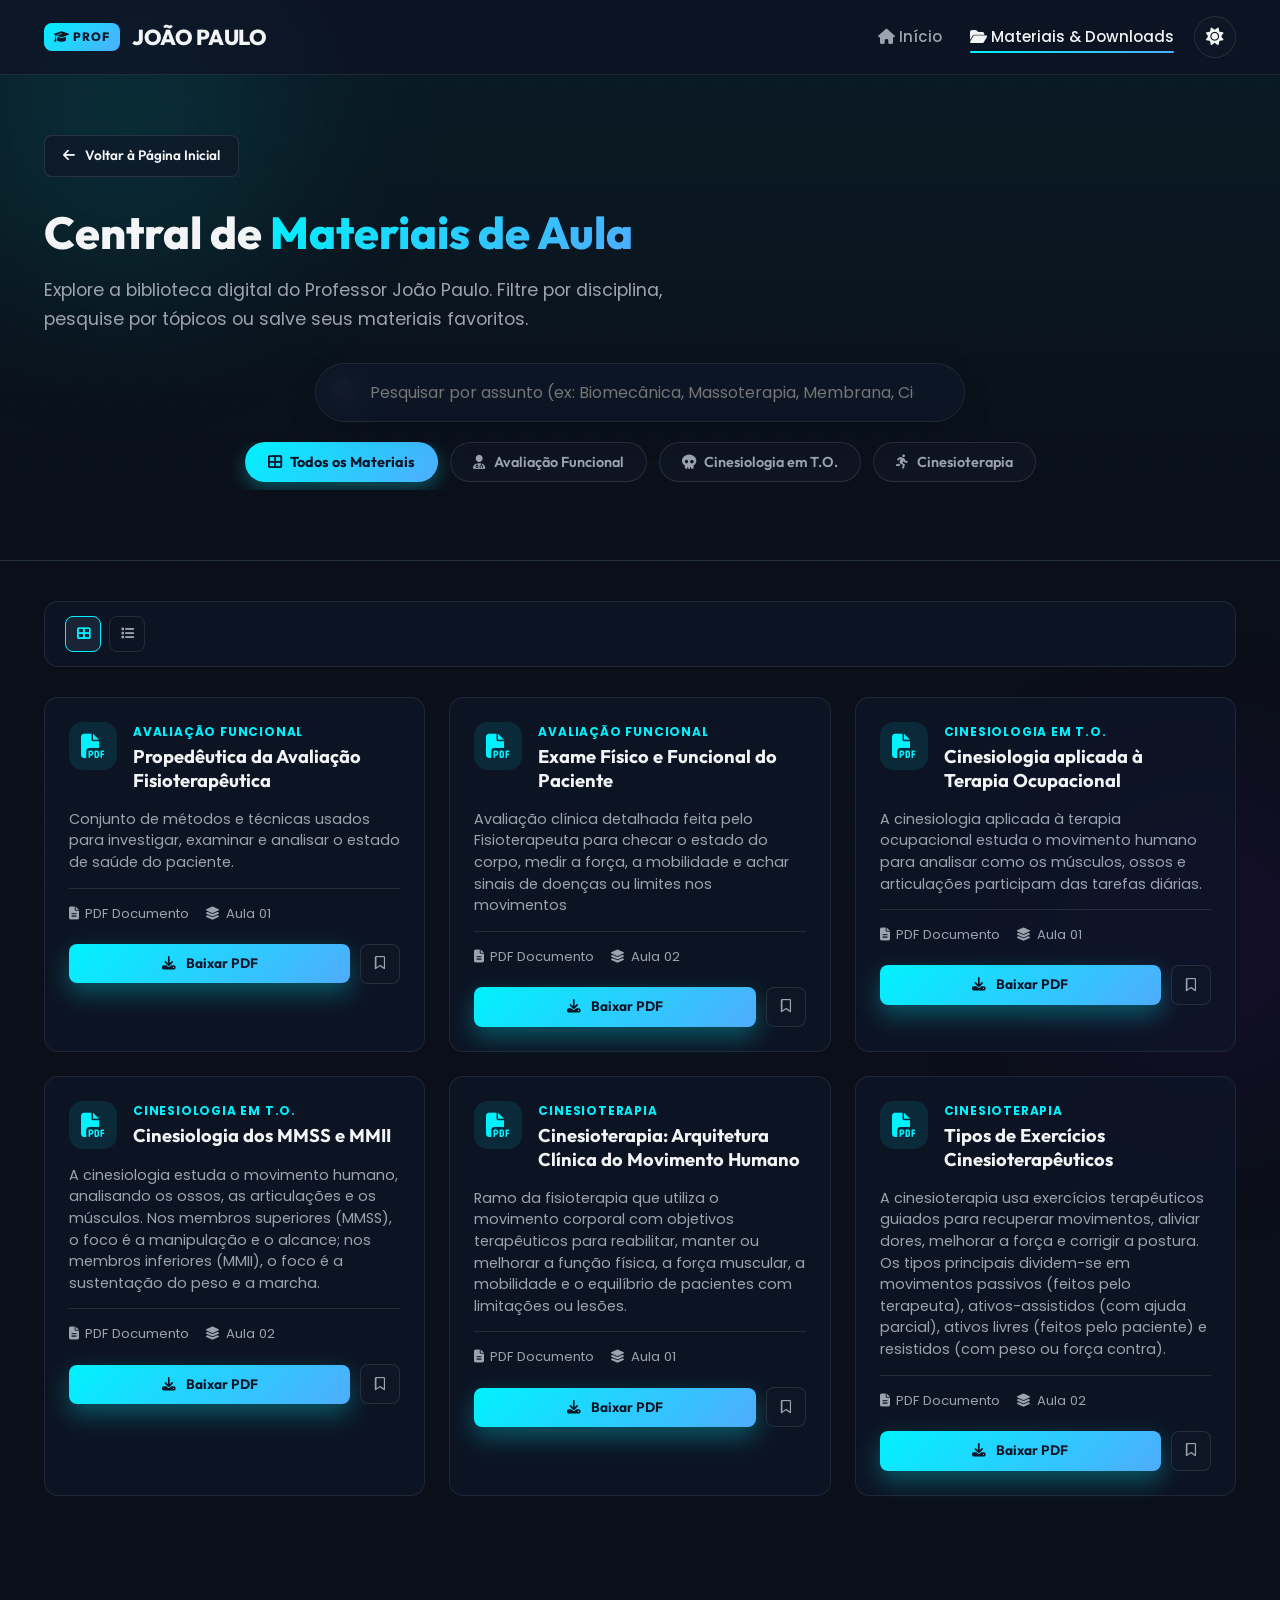
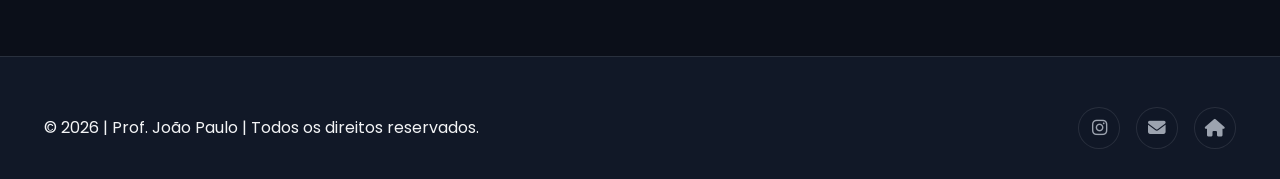
==== materiais.html @ 7d45e6c7 "commit-01" ====
<!DOCTYPE html>
<html lang="pt-BR" data-theme="dark">

<head>
  <meta charset="UTF-8" />
  <meta name="viewport" content="width=device-width, initial-scale=1.0" />
  <title>Materiais de Aula & Downloads | Prof. João Paulo</title>
  <meta name="description"
    content="Central interativa de downloads do Prof. João Paulo. Baixe PDFs, resumos e slides de Biomecânica, RTM e Citologia." />

  <!-- Google Fonts & Font Awesome Icons -->
  <link rel="preconnect" href="https://fonts.googleapis.com" />
  <link rel="preconnect" href="https://fonts.gstatic.com" crossorigin />
  <link
    href="https://fonts.googleapis.com/css2?family=Outfit:wght@300;400;500;600;700;800&family=Poppins:wght@300;400;500;600;700&display=swap"
    rel="stylesheet" />
  <link rel="stylesheet" href="https://cdnjs.cloudflare.com/ajax/libs/font-awesome/6.5.2/css/all.min.css" />

  <!-- CSS Stylesheet -->
  <link rel="stylesheet" href="style.css" />
</head>

<body>
  <!-- Dynamic Ambient Glow Background Orbs -->
  <div class="glow-orb glow-orb-1"></div>
  <div class="glow-orb glow-orb-2"></div>

  <!-- NAVIGATION BAR -->
  <header class="navbar">
    <div class="container">
      <a href="index.html" class="logo">
        <span class="logo-badge"><i class="fas fa-graduation-cap"></i> PROF</span>
        <span>JOÃO PAULO</span>
      </a>

      <div class="nav-right">
        <ul id="navLinks" class="nav-links">
          <li><a href="index.html"><i class="fas fa-home"></i> Início</a></li>
          <li><a href="materiais.html" class="active"><i class="fas fa-folder-open"></i> Materiais & Downloads</a></li>
        </ul>

        <!-- Theme Switcher Button -->
        <button id="themeToggleBtn" class="theme-toggle" title="Alternar Modo Escuro/Claro">
          <i id="themeIcon" class="fas fa-sun"></i>
        </button>

        <!-- Mobile Hamburger Toggle -->
        <button id="mobileToggleBtn" class="mobile-toggle" aria-label="Abrir Menu">
          <i class="fas fa-bars"></i>
        </button>
      </div>
    </div>
  </header>

  <main>
    <!-- PAGE HEADER -->
    <section class="hub-header">
      <div class="container">
        <a href="index.html" class="btn btn-secondary btn-sm" style="margin-bottom: 20px;">
          <i class="fas fa-arrow-left"></i> Voltar à Página Inicial
        </a>
        <h1 style="font-family: var(--font-display); font-size: 2.8rem; font-weight: 800;">
          Central de <span class="gradient-text">Materiais de Aula</span>
        </h1>
        <p style="color: var(--text-muted); font-size: 1.1rem; max-width: 650px; margin-top: 8px;">
          Explore a biblioteca digital do Professor João Paulo. Filtre por disciplina, pesquise por tópicos ou salve
          seus materiais favoritos.
        </p>

        <!-- FILTER TOOLBAR & SEARCH -->
        <div class="filter-toolbar">
          <div class="search-box-wrapper">
            <i class="fas fa-search search-icon"></i>
            <input type="text" id="searchInput" class="search-input"
              placeholder="Pesquisar por assunto (ex: Biomecânica, Massoterapia, Membrana, Ciclo)..." />
            <button id="clearSearchBtn" class="clear-search" title="Limpar pesquisa">
              <i class="fas fa-times"></i>
            </button>
          </div>

          <!-- Subject Tabs Filter -->
          <div class="tabs-scroll-wrapper">
            <div class="tabs-container">
              <button class="tab-btn active" data-category="all">
                <i class="fas fa-th-large"></i> Todos os Materiais
              </button>
              <button class="tab-btn" data-category="avaliacao-funcional">
                <i class="fa-solid fa-user-doctor"></i> Avaliação Funcional
              </button>
              <button class="tab-btn" data-category="cinesio-to">
                <i class="fa-solid fa-skull"></i> Cinesiologia em T.O.
              </button>
              <button class="tab-btn" data-category="cinesioterapia">
                <i class="fa-solid fa-person-running"></i> Cinesioterapia
            </div>
          </div>
        </div>
      </div>
    </section>

    <!-- MAIN MATERIALS LIST SECTION -->
    <section class="section" style="padding-top: 40px;">
      <div class="container">
        <!-- Controls Bar (Results Count & Grid/List View Toggle) -->
        <div class="controls-bar">


          <div class="view-toggle-btns">
            <button id="viewGridBtn" class="view-btn active" title="Visualização em Grade">
              <i class="fas fa-th-large"></i>
            </button>
            <button id="viewListBtn" class="view-btn" title="Visualização em Lista">
              <i class="fas fa-list"></i>
            </button>
          </div>
        </div>

        <!-- Materials Grid Container -->
        <div id="materialsGrid" class="materials-grid">

          <!-- === AVALIAÇÃO FUNCIONAL === -->
          <div class="material-card" data-category="avaliacao-funcional">
            <div class="material-header">
              <div class="file-icon-badge">
                <i class="fas fa-file-pdf"></i>
              </div>
              <div>
                <div class="material-category"><i></i> Avaliação Funcional</div>
                <h3 class="material-title">Propedêutica da Avaliação Fisioterapêutica</h3>
              </div>
            </div>
            <p style="font-size: 0.9rem; color: var(--text-muted); line-height: 1.5;">
              Conjunto de métodos e técnicas usados para investigar, examinar e analisar o estado de saúde do paciente.
            </p>
            <div class="material-meta">
              <div class="meta-item"><i class="fas fa-file-alt"></i> PDF Documento</div>
              <div class="meta-item"><i class="fas fa-layer-group"></i> Aula 01</div>
            </div>
            <div class="material-actions">
              <a href="./assets/avaliacao-funcional/01 - Propedeutica da avaliação fisioterapeutica e anamnese.pdf"
                download class="btn btn-primary btn-sm btn-download-action"
                data-filename="Propedêutica da Avaliação Fisioterapêutica" style="flex-grow: 1;">
                <i class="fas fa-download"></i> Baixar PDF
              </a>
              <button class="btn-bookmark" data-id="bio-1" title="Salvar nos Favoritos">
                <i class="far fa-bookmark"></i>
              </button>
            </div>
          </div>

          <div class="material-card" data-category="avaliacao-funcional">
            <div class="material-header">
              <div class="file-icon-badge">
                <i class="fas fa-file-pdf"></i>
              </div>
              <div>
                <div class="material-category"><i></i> Avaliação Funcional</div>
                <h3 class="material-title">Exame Físico e Funcional do Paciente</h3>
              </div>
            </div>
            <p style="font-size: 0.9rem; color: var(--text-muted); line-height: 1.5;">
              Avaliação clínica detalhada feita pelo Fisioterapeuta para checar o estado do corpo, medir a força, a
              mobilidade e achar sinais de doenças ou limites nos movimentos
            </p>
            <div class="material-meta">
              <div class="meta-item"><i class="fas fa-file-alt"></i> PDF Documento</div>
              <div class="meta-item"><i class="fas fa-layer-group"></i> Aula 02</div>
            </div>
            <div class="material-actions">
              <a href="./assets/avaliacao-funcional/02 - Exame físico e funcional do paciente.pdf" download
                class="btn btn-primary btn-sm btn-download-action" data-filename="Exame Físico e Funcional do Paciente"
                style="flex-grow: 1;">
                <i class="fas fa-download"></i> Baixar PDF
              </a>
              <button class="btn-bookmark" data-id="bio-1" title="Salvar nos Favoritos">
                <i class="far fa-bookmark"></i>
              </button>
            </div>
          </div>

          <!-- ===  CINESIOLOGIA EM TO === -->
          <div class="material-card" data-category="cinesio-to">
            <div class="material-header">
              <div class="file-icon-badge">
                <i class="fas fa-file-pdf"></i>
              </div>
              <div>
                <div class="material-category"><i></i>Cinesiologia em T.O.</div>
                <h3 class="material-title">Cinesiologia aplicada à Terapia Ocupacional</h3>
              </div>
            </div>
            <p style="font-size: 0.9rem; color: var(--text-muted); line-height: 1.5;">
              A cinesiologia aplicada à terapia ocupacional estuda o movimento humano para analisar como os músculos,
              ossos e articulações participam das tarefas diárias.
            </p>
            <div class="material-meta">
              <div class="meta-item"><i class="fas fa-file-alt"></i> PDF Documento</div>
              <div class="meta-item"><i class="fas fa-layer-group"></i> Aula 01</div>
            </div>
            <div class="material-actions">
              <a href="./assets/cinesiologia-to/01 - Cinesiologia aplicada à TO.pdf" download
                class="btn btn-primary btn-sm btn-download-action"
                data-filename="Cinesiologia aplicada à Terapia Ocupacional" style="flex-grow: 1;">
                <i class="fas fa-download"></i> Baixar PDF
              </a>
              <button class="btn-bookmark" data-id="rtm-1" title="Salvar nos Favoritos">
                <i class="far fa-bookmark"></i>
              </button>
            </div>
          </div>

          <div class="material-card" data-category="cinesio-to">
            <div class="material-header">
              <div class="file-icon-badge">
                <i class="fas fa-file-pdf"></i>
              </div>
              <div>
                <div class="material-category"><i></i>Cinesiologia em T.O.</div>
                <h3 class="material-title">Cinesiologia dos MMSS e MMII</h3>
              </div>
            </div>
            <p style="font-size: 0.9rem; color: var(--text-muted); line-height: 1.5;">
              A cinesiologia estuda o movimento humano, analisando os ossos, as articulações e os músculos. Nos membros
              superiores (MMSS), o foco é a manipulação e o alcance; nos membros inferiores (MMII), o foco é a
              sustentação do peso e a marcha.
            </p>
            <div class="material-meta">
              <div class="meta-item"><i class="fas fa-file-alt"></i> PDF Documento</div>
              <div class="meta-item"><i class="fas fa-layer-group"></i> Aula 02</div>
            </div>
            <div class="material-actions">
              <a href="./assets/cinesiologia-to/02 - Cinesiologia MMSS-MMII.pdf" download
                class="btn btn-primary btn-sm btn-download-action" data-filename="Cinesiologia dos MMSS e MMII"
                style="flex-grow: 1;">
                <i class="fas fa-download"></i> Baixar PDF
              </a>
              <button class="btn-bookmark" data-id="rtm-1" title="Salvar nos Favoritos">
                <i class="far fa-bookmark"></i>
              </button>
            </div>
          </div>


          <!-- === CINESIOTERAPIA === -->
          <div class="material-card" data-category="cinesioterapia">
            <div class="material-header">
              <div class="file-icon-badge">
                <i class="fas fa-file-pdf"></i>
              </div>
              <div>
                <div class="material-category"><i></i> Cinesioterapia</div>
                <h3 class="material-title">Cinesioterapia: Arquitetura Clínica do Movimento Humano</h3>
              </div>
            </div>
            <p style="font-size: 0.9rem; color: var(--text-muted); line-height: 1.5;">
              Ramo da fisioterapia que utiliza o movimento corporal com objetivos terapêuticos para reabilitar,
              manter ou melhorar a função física, a força muscular, a mobilidade e o equilíbrio de pacientes com
              limitações ou lesões.
            </p>
            <div class="material-meta">
              <div class="meta-item"><i class="fas fa-file-alt"></i> PDF Documento</div>
              <div class="meta-item"><i class="fas fa-layer-group"></i> Aula 01</div>
            </div>
            <div class="material-actions">
              <a href="./assets/cinesioterapia/01 - Cinesioterapia - arquitetura.pdf" download
                class="btn btn-primary btn-sm btn-download-action"
                data-filename="Cinesioterapia: Arquitetura Clínica do Movimento Humano" style="flex-grow: 1;">
                <i class="fas fa-download"></i> Baixar PDF
              </a>
              <button class="btn-bookmark" data-id="cito-1" title="Salvar nos Favoritos">
                <i class="far fa-bookmark"></i>
              </button>
            </div>
          </div>

          <div class="material-card" data-category="cinesioterapia">
            <div class="material-header">
              <div class="file-icon-badge">
                <i class="fas fa-file-pdf"></i>
              </div>
              <div>
                <div class="material-category"><i></i> Cinesioterapia</div>
                <h3 class="material-title">Tipos de Exercícios Cinesioterapêuticos</h3>
              </div>
            </div>
            <p style="font-size: 0.9rem; color: var(--text-muted); line-height: 1.5;">
              A cinesioterapia usa exercícios terapêuticos guiados para recuperar movimentos, aliviar dores, melhorar a
              força e corrigir a postura. Os tipos principais dividem-se em movimentos passivos (feitos pelo terapeuta),
              ativos-assistidos (com ajuda parcial), ativos livres (feitos pelo paciente) e resistidos (com peso ou
              força contra).
            </p>
            <div class="material-meta">
              <div class="meta-item"><i class="fas fa-file-alt"></i> PDF Documento</div>
              <div class="meta-item"><i class="fas fa-layer-group"></i> Aula 02</div>
            </div>
            <div class="material-actions">
              <a href="./assets/cinesioterapia/02 - Tipos de Exercícios Cinesioterapêuticos.pdf" download
                class="btn btn-primary btn-sm btn-download-action"
                data-filename="Cinesioterapia: Tipos de Exercícios Cinesioterapêuticos" style="flex-grow: 1;">
                <i class="fas fa-download"></i> Baixar PDF
              </a>
              <button class="btn-bookmark" data-id="cito-1" title="Salvar nos Favoritos">
                <i class="far fa-bookmark"></i>
              </button>
            </div>
          </div>

          <!-- Empty State (Hidden by default) -->
          <div id="noResults" class="no-results">
            <i class="fas fa-search-minus"></i>
            <h3>Nenhum material encontrado</h3>
            <p>Tente buscar por outro termo ou selecione uma categoria diferente.</p>
          </div>

        </div>
      </div>
    </section>
  </main>

  <!-- FOOTER -->
  <footer class="footer">
    <div class="container footer-content">
      <div>
        <p>© 2026 | Prof. João Paulo | Todos os direitos reservados.</p>
      </div>

      <div class="social-links">
        <a href="https://instagram.com" target="_blank" class="social-btn" title="Instagram">
          <i class="fab fa-instagram"></i>
        </a>
        <a href="mailto:contato@profjoaopaulo.edu.br" class="social-btn" title="E-mail">
          <i class="fas fa-envelope"></i>
        </a>
        <a href="index.html" class="social-btn" title="Início">
          <i class="fas fa-home"></i>
        </a>
      </div>
    </div>
  </footer>

  <!-- JS Engine -->
  <script src="script.js"></script>
</body>

</html>
---- style.css ----
/* ==========================================================================
   PORTAL PROF. JOÃO PAULO - DESIGN SYSTEM & MODERN UI STYLES
   Features: Glassmorphism, Dual Theme (Dark/Light), Dynamic Grid & Animations
   ========================================================================== */

@import url('https://fonts.googleapis.com/css2?family=Outfit:wght@300;400;500;600;700;800&family=Poppins:wght@300;400;500;600;700&display=swap');

/* --- 1. THEME VARIABLES --- */
:root {
  /* Default Dark Mode Palette */
  --bg-main: #0B0F19;
  --bg-secondary: #111827;
  --bg-card: rgba(17, 24, 39, 0.7);
  --bg-card-hover: rgba(30, 41, 59, 0.85);
  --glass-bg: rgba(15, 23, 42, 0.65);
  --glass-border: rgba(255, 255, 255, 0.08);
  --glass-shadow: 0 20px 40px rgba(0, 0, 0, 0.4);
  
  /* Brand Accent Colors */
  --accent-cyan: #00F2FE;
  --accent-blue: #4FACFE;
  --accent-purple: #7F00FF;
  --accent-emerald: #00E676;
  --accent-amber: #FFB300;
  
  --gradient-hero: linear-gradient(135deg, #00F2FE 0%, #4FACFE 100%);
  --gradient-glow: radial-gradient(circle, rgba(0, 242, 254, 0.15) 0%, rgba(11, 15, 25, 0) 70%);
  --gradient-card: linear-gradient(135deg, rgba(255, 255, 255, 0.05) 0%, rgba(255, 255, 255, 0.01) 100%);
  
  /* Typography Colors */
  --text-main: #F3F4F6;
  --text-muted: #9CA3AF;
  --text-light: #6B7280;
  --text-inverse: #0F172A;
  
  /* Elements & Borders */
  --border-color: rgba(255, 255, 255, 0.1);
  --border-focus: #00F2FE;
  --radius-sm: 8px;
  --radius-md: 14px;
  --radius-lg: 24px;
  --radius-full: 9999px;
  
  --font-display: 'Outfit', sans-serif;
  --font-body: 'Poppins', sans-serif;
  
  --transition: all 0.3s cubic-bezier(0.4, 0, 0.2, 1);
}

/* Light Theme Overrides */
[data-theme="light"] {
  --bg-main: #F8FAFC;
  --bg-secondary: #EDF2F7;
  --bg-card: rgba(255, 255, 255, 0.85);
  --bg-card-hover: #FFFFFF;
  --glass-bg: rgba(255, 255, 255, 0.75);
  --glass-border: rgba(0, 0, 0, 0.08);
  --glass-shadow: 0 20px 40px rgba(0, 0, 0, 0.06);
  
  --gradient-hero: linear-gradient(135deg, #0052D4 0%, #4364F7 50%, #6FB1FC 100%);
  --gradient-glow: radial-gradient(circle, rgba(67, 100, 247, 0.12) 0%, rgba(248, 250, 252, 0) 70%);
  --gradient-card: linear-gradient(135deg, rgba(255, 255, 255, 0.9) 0%, rgba(241, 245, 249, 0.8) 100%);
  
  --text-main: #0F172A;
  --text-muted: #475569;
  --text-light: #64748B;
  --text-inverse: #FFFFFF;
  
  --border-color: rgba(0, 0, 0, 0.08);
  --border-focus: #2563EB;
}

/* --- 2. BASE & RESET --- */
* {
  margin: 0;
  padding: 0;
  box-sizing: border-box;
}

html {
  scroll-behavior: smooth;
  font-size: 16px;
}

body {
  font-family: var(--font-body);
  background-color: var(--bg-main);
  color: var(--text-main);
  line-height: 1.6;
  overflow-x: hidden;
  transition: background-color 0.4s ease, color 0.4s ease;
  position: relative;
}

/* Ambient Animated Grid Background */
body::before {
  content: '';
  position: fixed;
  top: 0;
  left: 0;
  width: 100vw;
  height: 100vh;
  background-image: 
    radial-gradient(rgba(0, 242, 254, 0.06) 1px, transparent 1px),
    radial-gradient(rgba(79, 172, 254, 0.04) 1px, transparent 1px);
  background-size: 32px 32px;
  background-position: 0 0, 16px 16px;
  pointer-events: none;
  z-index: -2;
}

/* Ambient Glow Orbs */
.glow-orb {
  position: absolute;
  width: 450px;
  height: 450px;
  border-radius: 50%;
  background: var(--gradient-glow);
  filter: blur(80px);
  pointer-events: none;
  z-index: -1;
  animation: floatOrb 12s infinite alternate ease-in-out;
}

.glow-orb-1 { top: -100px; left: -100px; }
.glow-orb-2 { top: 40%; right: -150px; background: radial-gradient(circle, rgba(127, 0, 255, 0.12) 0%, transparent 70%); }

@keyframes floatOrb {
  0% { transform: translate(0, 0) scale(1); }
  100% { transform: translate(40px, 50px) scale(1.15); }
}

a {
  text-decoration: none;
  color: inherit;
  transition: var(--transition);
}

img {
  max-width: 100%;
  height: auto;
  display: block;
}

/* --- 3. LAYOUT CONTAINER --- */
.container {
  width: 100%;
  max-width: 1240px;
  margin: 0 auto;
  padding: 0 24px;
}

/* --- 4. NAVIGATION BAR --- */
.navbar {
  position: sticky;
  top: 0;
  z-index: 100;
  background: var(--glass-bg);
  backdrop-filter: blur(16px);
  -webkit-backdrop-filter: blur(16px);
  border-bottom: 1px solid var(--glass-border);
  padding: 16px 0;
  transition: var(--transition);
}

.navbar .container {
  display: flex;
  justify-content: space-between;
  align-items: center;
}

.logo {
  display: flex;
  align-items: center;
  gap: 12px;
  font-family: var(--font-display);
  font-weight: 800;
  font-size: 1.35rem;
  letter-spacing: -0.5px;
  color: var(--text-main);
}

.logo-badge {
  background: var(--gradient-hero);
  color: #0F172A;
  padding: 4px 10px;
  border-radius: var(--radius-sm);
  font-size: 0.75rem;
  font-weight: 800;
  text-transform: uppercase;
  letter-spacing: 1px;
}

.nav-right {
  display: flex;
  align-items: center;
  gap: 20px;
}

.nav-links {
  display: flex;
  align-items: center;
  gap: 28px;
  list-style: none;
}

.nav-links a {
  font-weight: 500;
  font-size: 0.95rem;
  color: var(--text-muted);
  position: relative;
  padding: 6px 0;
}

.nav-links a:hover,
.nav-links a.active {
  color: var(--text-main);
}

.nav-links a::after {
  content: '';
  position: absolute;
  bottom: 0;
  left: 0;
  width: 0;
  height: 2px;
  background: var(--gradient-hero);
  border-radius: var(--radius-full);
  transition: width 0.3s ease;
}

.nav-links a:hover::after,
.nav-links a.active::after {
  width: 100%;
}

/* Theme Toggle Button */
.theme-toggle {
  background: var(--bg-card);
  border: 1px solid var(--border-color);
  color: var(--text-main);
  width: 42px;
  height: 42px;
  border-radius: var(--radius-full);
  display: flex;
  align-items: center;
  justify-content: center;
  cursor: pointer;
  font-size: 1.1rem;
  transition: var(--transition);
}

.theme-toggle:hover {
  transform: rotate(15deg) scale(1.05);
  border-color: var(--accent-cyan);
  box-shadow: 0 0 15px rgba(0, 242, 254, 0.3);
}

/* Mobile Toggle */
.mobile-toggle {
  display: none;
  background: transparent;
  border: none;
  color: var(--text-main);
  font-size: 1.5rem;
  cursor: pointer;
}

/* --- 5. HERO SECTION --- */
.hero-section {
  padding: 90px 0 70px;
  position: relative;
}

.hero-content {
  display: grid;
  grid-template-columns: 1.2fr 0.8fr;
  gap: 60px;
  align-items: center;
}

.hero-badge {
  display: inline-flex;
  align-items: center;
  gap: 8px;
  background: rgba(0, 242, 254, 0.1);
  border: 1px solid rgba(0, 242, 254, 0.25);
  color: var(--accent-cyan);
  padding: 6px 16px;
  border-radius: var(--radius-full);
  font-size: 0.85rem;
  font-weight: 600;
  margin-bottom: 24px;
}

[data-theme="light"] .hero-badge {
  background: rgba(37, 99, 235, 0.1);
  border-color: rgba(37, 99, 235, 0.25);
  color: #2563EB;
}

.hero-text h1 {
  font-family: var(--font-display);
  font-size: 3.5rem;
  font-weight: 800;
  line-height: 1.1;
  margin-bottom: 20px;
  letter-spacing: -1px;
}

.gradient-text {
  background: var(--gradient-hero);
  -webkit-background-clip: text;
  -webkit-text-fill-color: transparent;
}

.hero-text p {
  font-size: 1.15rem;
  color: var(--text-muted);
  margin-bottom: 36px;
  max-width: 580px;
  line-height: 1.7;
}

.hero-actions {
  display: flex;
  align-items: center;
  gap: 18px;
  flex-wrap: wrap;
}

/* Hero Image Card with Glass Border & Glow */
.hero-image-wrapper {
  position: relative;
}

.hero-image-card {
  position: relative;
  border-radius: var(--radius-lg);
  padding: 12px;
  background: var(--glass-bg);
  border: 1px solid var(--glass-border);
  box-shadow: var(--glass-shadow);
  backdrop-filter: blur(12px);
  transform: perspective(1000px) rotateY(-4deg) rotateX(2deg);
  transition: var(--transition);
}

.hero-image-card:hover {
  transform: perspective(1000px) rotateY(0deg) rotateX(0deg) translateY(-8px);
  border-color: rgba(0, 242, 254, 0.4);
  box-shadow: 0 30px 60px rgba(0, 242, 254, 0.15);
}

.hero-image-card img {
  border-radius: calc(var(--radius-lg) - 8px);
  width: 100%;
  height: 420px;
  object-fit: cover;
}

/* Floating Status Pill */
.status-pill {
  position: absolute;
  bottom: -20px;
  left: -20px;
  background: var(--bg-card);
  backdrop-filter: blur(16px);
  border: 1px solid var(--glass-border);
  border-radius: var(--radius-md);
  padding: 14px 20px;
  display: flex;
  align-items: center;
  gap: 14px;
  box-shadow: var(--glass-shadow);
}

.status-pill i {
  font-size: 1.8rem;
  color: var(--accent-emerald);
}

.status-pill h4 {
  font-size: 0.95rem;
  font-weight: 700;
  color: var(--text-main);
}

.status-pill p {
  font-size: 0.8rem;
  color: var(--text-muted);
  margin: 0;
}

/* --- 6. BUTTONS & UI CONTROLS --- */
.btn {
  display: inline-flex;
  align-items: center;
  justify-content: center;
  gap: 10px;
  padding: 14px 28px;
  border-radius: var(--radius-md);
  font-family: var(--font-display);
  font-weight: 600;
  font-size: 0.95rem;
  cursor: pointer;
  border: none;
  transition: var(--transition);
  outline: none;
}

.btn-primary {
  background: var(--gradient-hero);
  color: #0F172A;
  font-weight: 700;
  box-shadow: 0 10px 25px rgba(0, 242, 254, 0.3);
}

.btn-primary:hover {
  transform: translateY(-3px);
  box-shadow: 0 15px 35px rgba(0, 242, 254, 0.45);
}

.btn-secondary {
  background: var(--bg-card);
  border: 1px solid var(--border-color);
  color: var(--text-main);
}

.btn-secondary:hover {
  background: var(--bg-card-hover);
  border-color: var(--accent-cyan);
  color: var(--text-main);
  transform: translateY(-3px);
}

.btn-sm {
  padding: 9px 18px;
  font-size: 0.85rem;
  border-radius: var(--radius-sm);
}

.btn-icon {
  width: 40px;
  height: 40px;
  padding: 0;
  border-radius: var(--radius-full);
}

/* --- 7. ESTATÍSTICAS / STATS BAR --- */
.stats-section {
  padding: 30px 0 60px;
  display: flex;
  align-items: center;
  justify-content: center;
  
}

.stats-grid {
  display: grid;
  grid-template-columns: repeat(4, 1fr);
  gap: 20px;
}

.stat-card {
  background: var(--glass-bg);
  backdrop-filter: blur(12px);
  border: 1px solid var(--glass-border);
  border-radius: var(--radius-md);
  padding: 24px;
  text-align: center;
  transition: var(--transition);
}

.stat-card:hover {
  transform: translateY(-5px);
  border-color: var(--accent-cyan);
}

.stat-icon {
  width: 50px;
  height: 50px;
  border-radius: var(--radius-full);
  background: rgba(0, 242, 254, 0.1);
  color: var(--accent-cyan);
  display: flex;
  align-items: center;
  justify-content: center;
  font-size: 1.4rem;
  margin: 0 auto 14px;
}

.stat-number {
  font-family: var(--font-display);
  font-size: 2.2rem;
  font-weight: 800;
  color: var(--text-main);
}

.stat-label {
  font-size: 0.85rem;
  color: var(--text-muted);
  font-weight: 500;
}

/* --- 8. SECTION HEADERS & GENERAL SECTIONS --- */
.section {
  padding: 80px 0;
}

.section-header {
  text-align: center;
  max-width: 680px;
  margin: 0 auto 50px;
}

.section-header h2 {
  font-family: var(--font-display);
  font-size: 2.4rem;
  font-weight: 800;
  margin-bottom: 12px;
  letter-spacing: -0.5px;
}

.section-header p {
  color: var(--text-muted);
  font-size: 1.05rem;
}

/* --- 9. BENEFÍCIOS & CARDS NA HOME --- */
.benefits-grid {
  display: grid;
  grid-template-columns: repeat(auto-fit, minmax(320px, 1fr));
  gap: 30px;
}

.benefit-card {
  background: var(--glass-bg);
  backdrop-filter: blur(12px);
  border: 1px solid var(--glass-border);
  border-radius: var(--radius-lg);
  padding: 36px;
  position: relative;
  overflow: hidden;
  transition: var(--transition);
  display: flex;
  flex-direction: column;
  justify-content: space-between;
}

.benefit-card::before {
  content: '';
  position: absolute;
  top: 0;
  left: 0;
  width: 100%;
  height: 4px;
  background: var(--gradient-hero);
  opacity: 0;
  transition: opacity 0.3s ease;
}

.benefit-card:hover {
  transform: translateY(-8px);
  border-color: rgba(0, 242, 254, 0.3);
  box-shadow: var(--glass-shadow);
}

.benefit-card:hover::before {
  opacity: 1;
}

.benefit-icon {
  width: 64px;
  height: 64px;
  border-radius: var(--radius-md);
  background: rgba(0, 242, 254, 0.1);
  color: var(--accent-cyan);
  display: flex;
  align-items: center;
  justify-content: center;
  font-size: 1.8rem;
  margin-bottom: 24px;
}

.benefit-card h3 {
  font-family: var(--font-display);
  font-size: 1.4rem;
  font-weight: 700;
  margin-bottom: 12px;
}

.benefit-card p {
  color: var(--text-muted);
  font-size: 0.95rem;
  margin-bottom: 24px;
  line-height: 1.6;
}

.card-link-btn {
  display: inline-flex;
  align-items: center;
  gap: 8px;
  font-weight: 600;
  color: var(--accent-cyan);
  font-size: 0.95rem;
  margin-top: auto;
}

.card-link-btn i {
  transition: transform 0.3s ease;
}

.benefit-card:hover .card-link-btn i {
  transform: translateX(6px);
}

/* --- 10. MATERIALS HUB (MATERIAIS.HTML) --- */
.hub-header {
  background: linear-gradient(180deg, rgba(0, 242, 254, 0.05) 0%, transparent 100%);
  padding: 60px 0 30px;
  border-bottom: 1px solid var(--border-color);
}

/* Filter Toolbar & Search Bar */
.filter-toolbar {
  margin: 30px 0 40px;
  display: flex;
  flex-direction: column;
  gap: 20px;
}

.search-box-wrapper {
  position: relative;
  width: 100%;
  max-width: 650px;
  margin: 0 auto;
}

.search-box-wrapper i.search-icon {
  position: absolute;
  left: 20px;
  top: 50%;
  transform: translateY(-50%);
  color: var(--text-muted);
  font-size: 1.2rem;
}

.search-input {
  width: 100%;
  padding: 16px 50px 16px 54px;
  background: var(--glass-bg);
  backdrop-filter: blur(12px);
  border: 1px solid var(--glass-border);
  border-radius: var(--radius-full);
  color: var(--text-main);
  font-family: var(--font-body);
  font-size: 1rem;
  outline: none;
  transition: var(--transition);
  box-shadow: 0 10px 30px rgba(0, 0, 0, 0.15);
}

.search-input:focus {
  border-color: var(--accent-cyan);
  box-shadow: 0 0 25px rgba(0, 242, 254, 0.25);
}

.clear-search {
  position: absolute;
  right: 18px;
  top: 50%;
  transform: translateY(-50%);
  background: transparent;
  border: none;
  color: var(--text-muted);
  font-size: 1.1rem;
  cursor: pointer;
  display: none;
}

.clear-search.active {
  display: block;
}

/* Filter Subject Tabs */
.tabs-scroll-wrapper {
  overflow-x: auto;
  padding-bottom: 8px;
  scrollbar-width: none; /* Firefox */
}

.tabs-scroll-wrapper::-webkit-scrollbar {
  display: none;
}

.tabs-container {
  display: flex;
  align-items: center;
  justify-content: center;
  gap: 12px;
  min-width: auto;
}

.tab-btn {
  background: var(--bg-card);
  border: 1px solid var(--border-color);
  color: var(--text-muted);
  padding: 10px 22px;
  border-radius: var(--radius-full);
  font-family: var(--font-display);
  font-weight: 600;
  font-size: 0.9rem;
  cursor: pointer;
  transition: var(--transition);
  display: flex;
  align-items: center;
  gap: 8px;
}

.tab-btn:hover {
  color: var(--text-main);
  border-color: var(--accent-cyan);
  background: var(--bg-card-hover);
}

.tab-btn.active {
  background: var(--gradient-hero);
  color: #0F172A;
  border-color: transparent;
  font-weight: 700;
  box-shadow: 0 6px 18px rgba(0, 242, 254, 0.3);
}

/* View Mode Controls Bar */
.controls-bar {
  display: flex;
  justify-content: space-between;
  align-items: center;
  margin-bottom: 30px;
  padding: 14px 20px;
  background: var(--glass-bg);
  border: 1px solid var(--glass-border);
  border-radius: var(--radius-md);
}

.results-count {
  font-size: 0.9rem;
  color: var(--text-muted);
  font-weight: 500;
}

.results-count span {
  color: var(--accent-cyan);
  font-weight: 700;
}

.view-toggle-btns {
  display: flex;
  align-items: center;
  gap: 8px;
}

.view-btn {
  background: transparent;
  border: 1px solid var(--border-color);
  color: var(--text-muted);
  width: 36px;
  height: 36px;
  border-radius: var(--radius-sm);
  display: flex;
  align-items: center;
  justify-content: center;
  cursor: pointer;
  transition: var(--transition);
}

.view-btn.active, .view-btn:hover {
  background: var(--bg-card-hover);
  color: var(--accent-cyan);
  border-color: var(--accent-cyan);
}

/* Materials Cards Grid */
.materials-grid {
  display: grid;
  grid-template-columns: repeat(auto-fill, minmax(340px, 1fr));
  gap: 24px;
}

/* List View Mode Override */
.materials-grid.list-view {
  grid-template-columns: 1fr;
}

.material-card {
  background: var(--glass-bg);
  backdrop-filter: blur(12px);
  border: 1px solid var(--glass-border);
  border-radius: var(--radius-md);
  padding: 24px;
  transition: var(--transition);
  display: flex;
  flex-direction: column;
  position: relative;
}

.material-card:hover {
  transform: translateY(-5px);
  border-color: rgba(0, 242, 254, 0.4);
  box-shadow: 0 15px 35px rgba(0, 0, 0, 0.25);
}

.materials-grid.list-view .material-card {
  flex-direction: row;
  align-items: center;
  justify-content: space-between;
  gap: 20px;
}

.material-header {
  display: flex;
  align-items: flex-start;
  gap: 16px;
  margin-bottom: 16px;
}

.file-icon-badge {
  width: 48px;
  height: 48px;
  border-radius: var(--radius-md);
  background: rgba(0, 242, 254, 0.1);
  color: var(--accent-cyan);
  display: flex;
  align-items: center;
  justify-content: center;
  font-size: 1.5rem;
  flex-shrink: 0;
}

.material-category {
  font-size: 0.75rem;
  font-weight: 700;
  text-transform: uppercase;
  letter-spacing: 0.8px;
  color: var(--accent-cyan);
  margin-bottom: 4px;
}

.material-title {
  font-family: var(--font-display);
  font-size: 1.15rem;
  font-weight: 700;
  color: var(--text-main);
  line-height: 1.3;
}

.material-meta {
  display: flex;
  align-items: center;
  gap: 16px;
  font-size: 0.82rem;
  color: var(--text-muted);
  margin-top: 14px;
  padding-top: 14px;
  border-top: 1px solid var(--border-color);
}

.meta-item {
  display: flex;
  align-items: center;
  gap: 6px;
}

.material-actions {
  display: flex;
  align-items: center;
  gap: 10px;
  margin-top: 20px;
}

.materials-grid.list-view .material-actions {
  margin-top: 0;
}

.btn-bookmark {
  background: var(--bg-card);
  border: 1px solid var(--border-color);
  color: var(--text-muted);
  width: 40px;
  height: 40px;
  border-radius: var(--radius-sm);
  display: flex;
  align-items: center;
  justify-content: center;
  cursor: pointer;
  transition: var(--transition);
}

.btn-bookmark:hover, .btn-bookmark.bookmarked {
  color: var(--accent-amber);
  border-color: var(--accent-amber);
  background: rgba(255, 179, 0, 0.1);
}

/* Empty State / No Results */
.no-results {
  grid-column: 1 / -1;
  text-align: center;
  padding: 80px 20px;
  background: var(--glass-bg);
  border: 1px solid var(--glass-border);
  border-radius: var(--radius-lg);
  display: none;
}

.no-results i {
  font-size: 3.5rem;
  color: var(--text-muted);
  margin-bottom: 16px;
}

.no-results h3 {
  font-size: 1.4rem;
  margin-bottom: 8px;
}

.no-results p {
  color: var(--text-muted);
}

/* --- 11. TOAST NOTIFICATIONS --- */
.toast-container {
  position: fixed;
  bottom: 30px;
  right: 30px;
  z-index: 1000;
  display: flex;
  flex-direction: column;
  gap: 12px;
}

.toast {
  background: var(--bg-secondary);
  border: 1px solid var(--accent-cyan);
  color: var(--text-main);
  padding: 14px 22px;
  border-radius: var(--radius-md);
  box-shadow: 0 10px 30px rgba(0, 0, 0, 0.4);
  display: flex;
  align-items: center;
  gap: 12px;
  font-size: 0.9rem;
  font-weight: 500;
  animation: slideInToast 0.3s cubic-bezier(0.4, 0, 0.2, 1);
}

.toast i {
  color: var(--accent-cyan);
  font-size: 1.2rem;
}

@keyframes slideInToast {
  from { transform: translateX(100%); opacity: 0; }
  to { transform: translateX(0); opacity: 1; }
}

/* --- 12. FOOTER --- */
.footer {
  background: var(--bg-secondary);
  border-top: 1px solid var(--border-color);
  padding: 50px 0 30px;
  margin-top: 80px;
}

.footer-content {
  display: flex;
  justify-content: space-between;
  align-items: center;
  flex-wrap: wrap;
  gap: 20px;
}

.social-links {
  display: flex;
  align-items: center;
  gap: 16px;
}

.social-btn {
  width: 42px;
  height: 42px;
  border-radius: var(--radius-full);
  background: var(--bg-card);
  border: 1px solid var(--border-color);
  color: var(--text-muted);
  display: flex;
  align-items: center;
  justify-content: center;
  font-size: 1.1rem;
  transition: var(--transition);
}

.social-btn:hover {
  color: var(--accent-cyan);
  border-color: var(--accent-cyan);
  transform: translateY(-3px);
  box-shadow: 0 5px 15px rgba(0, 242, 254, 0.25);
}

/* --- 13. RESPONSIVE DESIGN --- */
@media (max-width: 992px) {
  .hero-content {
    grid-template-columns: 1fr;
    gap: 40px;
    text-align: center;
  }

  .hero-text p {
    margin-left: auto;
    margin-right: auto;
  }

  .hero-actions {
    justify-content: center;
  }

  .hero-image-card {
    max-width: 450px;
    margin: 0 auto;
    transform: none;
  }

  .stats-grid {
    grid-template-columns: repeat(2, 1fr);
  }
}

@media (max-width: 768px) {
  .hero-text h1 {
    font-size: 2.6rem;
  }

  .mobile-toggle {
    display: block;
  }

  .nav-links {
    position: fixed;
    top: 73px;
    left: 0;
    width: 100%;
    background: var(--bg-secondary);
    border-bottom: 1px solid var(--border-color);
    flex-direction: column;
    padding: 24px;
    gap: 20px;
    transform: translateY(-150%);
    transition: transform 0.4s ease;
  }

  .nav-links.mobile-active {
    transform: translateY(0);
  }

  .controls-bar {
    flex-direction: column;
    gap: 14px;
    align-items: flex-start;
  }

  .materials-grid.list-view .material-card {
    flex-direction: column;
    align-items: flex-start;
  }

  .stats-grid {
    grid-template-columns: 1fr;
  }

  .status-pill {
    left: 50%;
    transform: translateX(-50%);
    width: 90%;
  }
}
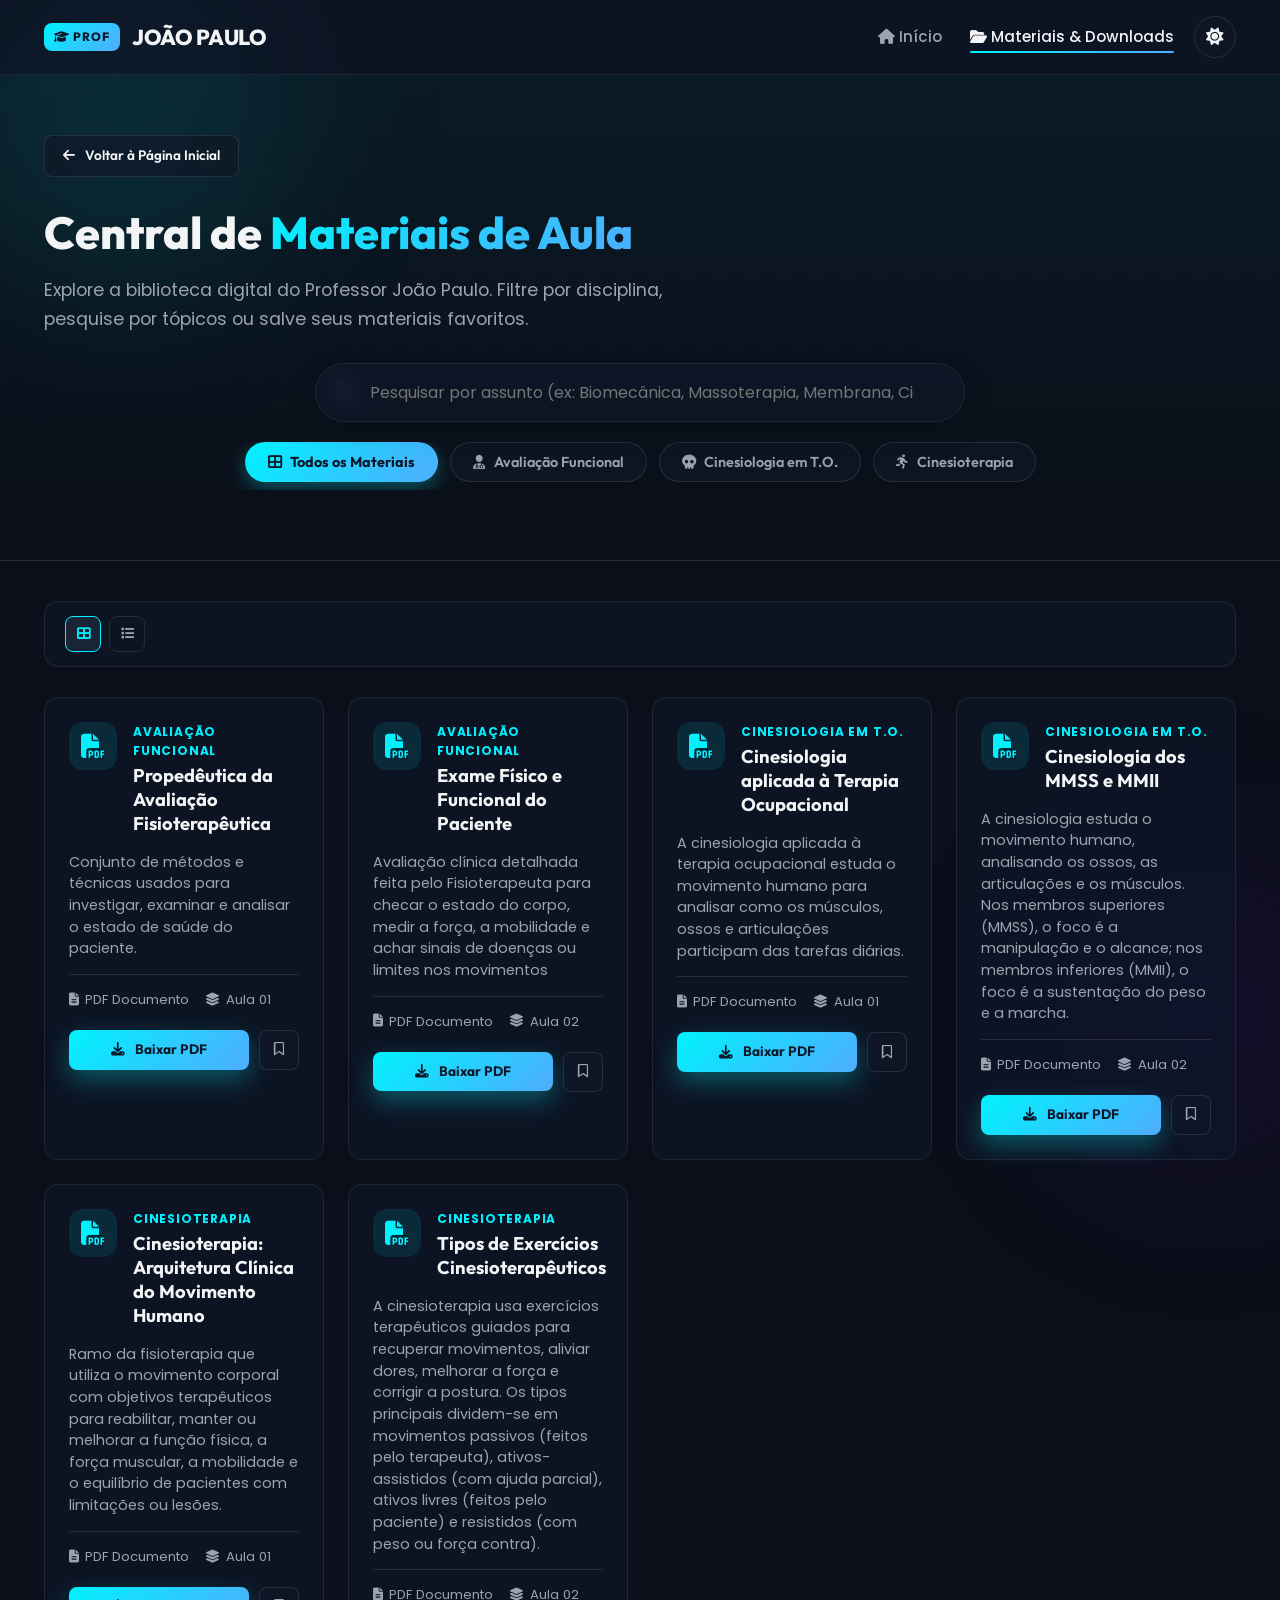
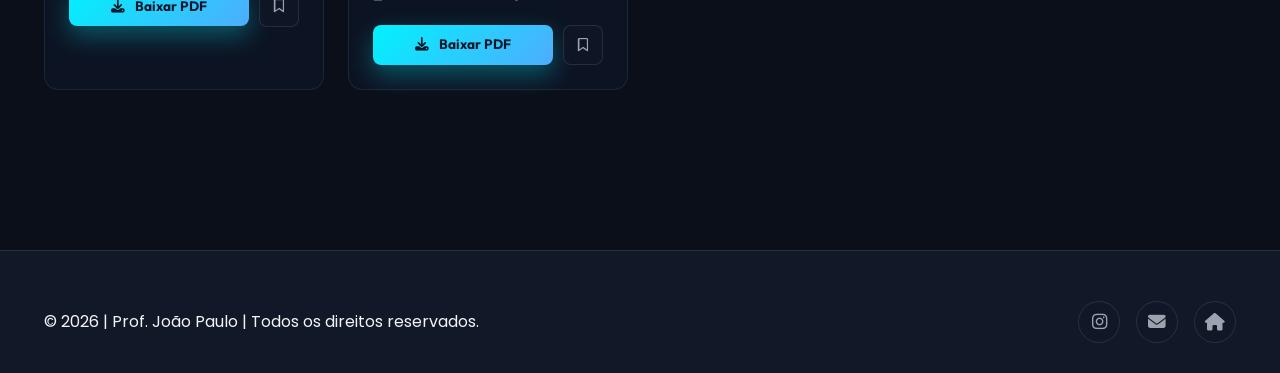
==== commit 11a562f0: "commit-02" ====
--- a/materiais.html
+++ b/materiais.html
@@ -92,6 +92,7 @@
               </button>
               <button class="tab-btn" data-category="cinesioterapia">
                 <i class="fa-solid fa-person-running"></i> Cinesioterapia
+              </button>
             </div>
           </div>
         </div>
--- a/style.css
+++ b/style.css
@@ -301,9 +301,9 @@
 
 .hero-text h1 {
   font-family: var(--font-display);
-  font-size: 3.5rem;
+  font-size: clamp(2.2rem, 5vw, 3.5rem);
   font-weight: 800;
-  line-height: 1.1;
+  line-height: 1.15;
   margin-bottom: 20px;
   letter-spacing: -1px;
 }
@@ -315,7 +315,7 @@
 }
 
 .hero-text p {
-  font-size: 1.15rem;
+  font-size: clamp(0.95rem, 2vw, 1.15rem);
   color: var(--text-muted);
   margin-bottom: 36px;
   max-width: 580px;
@@ -355,7 +355,9 @@
 .hero-image-card img {
   border-radius: calc(var(--radius-lg) - 8px);
   width: 100%;
-  height: 420px;
+  height: auto;
+  max-height: 420px;
+  aspect-ratio: 4 / 3;
   object-fit: cover;
 }
 
@@ -516,7 +518,7 @@
 
 .section-header h2 {
   font-family: var(--font-display);
-  font-size: 2.4rem;
+  font-size: clamp(1.75rem, 4vw, 2.4rem);
   font-weight: 800;
   margin-bottom: 12px;
   letter-spacing: -0.5px;
@@ -530,7 +532,7 @@
 /* --- 9. BENEFÍCIOS & CARDS NA HOME --- */
 .benefits-grid {
   display: grid;
-  grid-template-columns: repeat(auto-fit, minmax(320px, 1fr));
+  grid-template-columns: repeat(auto-fit, minmax(280px, 1fr));
   gap: 30px;
 }
 
@@ -697,9 +699,10 @@
 .tabs-container {
   display: flex;
   align-items: center;
-  justify-content: center;
+  justify-content: flex-start;
   gap: 12px;
-  min-width: auto;
+  width: max-content;
+  margin: 0 auto;
 }
 
 .tab-btn {
@@ -784,7 +787,7 @@
 /* Materials Cards Grid */
 .materials-grid {
   display: grid;
-  grid-template-columns: repeat(auto-fill, minmax(340px, 1fr));
+  grid-template-columns: repeat(auto-fill, minmax(min(100%, 280px), 1fr));
   gap: 24px;
 }
 
@@ -1008,6 +1011,27 @@
   box-shadow: 0 5px 15px rgba(0, 242, 254, 0.25);
 }
 
+/* Mobile Menu Overlay Backdrop */
+.nav-backdrop {
+  position: fixed;
+  top: 0;
+  left: 0;
+  width: 100vw;
+  height: 100vh;
+  background: rgba(0, 0, 0, 0.6);
+  backdrop-filter: blur(4px);
+  -webkit-backdrop-filter: blur(4px);
+  z-index: 95;
+  opacity: 0;
+  pointer-events: none;
+  transition: opacity 0.3s ease;
+}
+
+.nav-backdrop.active {
+  opacity: 1;
+  pointer-events: auto;
+}
+
 /* --- 13. RESPONSIVE DESIGN --- */
 @media (max-width: 992px) {
   .hero-content {
@@ -1037,12 +1061,10 @@
 }
 
 @media (max-width: 768px) {
-  .hero-text h1 {
-    font-size: 2.6rem;
-  }
-
   .mobile-toggle {
     display: block;
+    min-width: 44px;
+    min-height: 44px;
   }
 
   .nav-links {
@@ -1056,7 +1078,9 @@
     padding: 24px;
     gap: 20px;
     transform: translateY(-150%);
-    transition: transform 0.4s ease;
+    transition: transform 0.4s cubic-bezier(0.4, 0, 0.2, 1);
+    z-index: 99;
+    box-shadow: 0 10px 30px rgba(0, 0, 0, 0.3);
   }
 
   .nav-links.mobile-active {
@@ -1084,3 +1108,46 @@
     width: 90%;
   }
 }
+
+@media (max-width: 480px) {
+  .container {
+    padding: 0 16px;
+  }
+
+  .hero-actions {
+    flex-direction: column;
+    width: 100%;
+  }
+
+  .hero-actions .btn {
+    width: 100%;
+  }
+
+  .status-pill {
+    position: relative;
+    bottom: 0;
+    left: 0;
+    transform: none;
+    width: 100%;
+    margin-top: 16px;
+  }
+
+  .tab-btn {
+    padding: 8px 16px;
+    font-size: 0.82rem;
+  }
+
+  .material-card {
+    padding: 18px;
+  }
+
+  .toast-container {
+    bottom: 16px;
+    right: 16px;
+    left: 16px;
+  }
+
+  .toast {
+    width: 100%;
+  }
+}
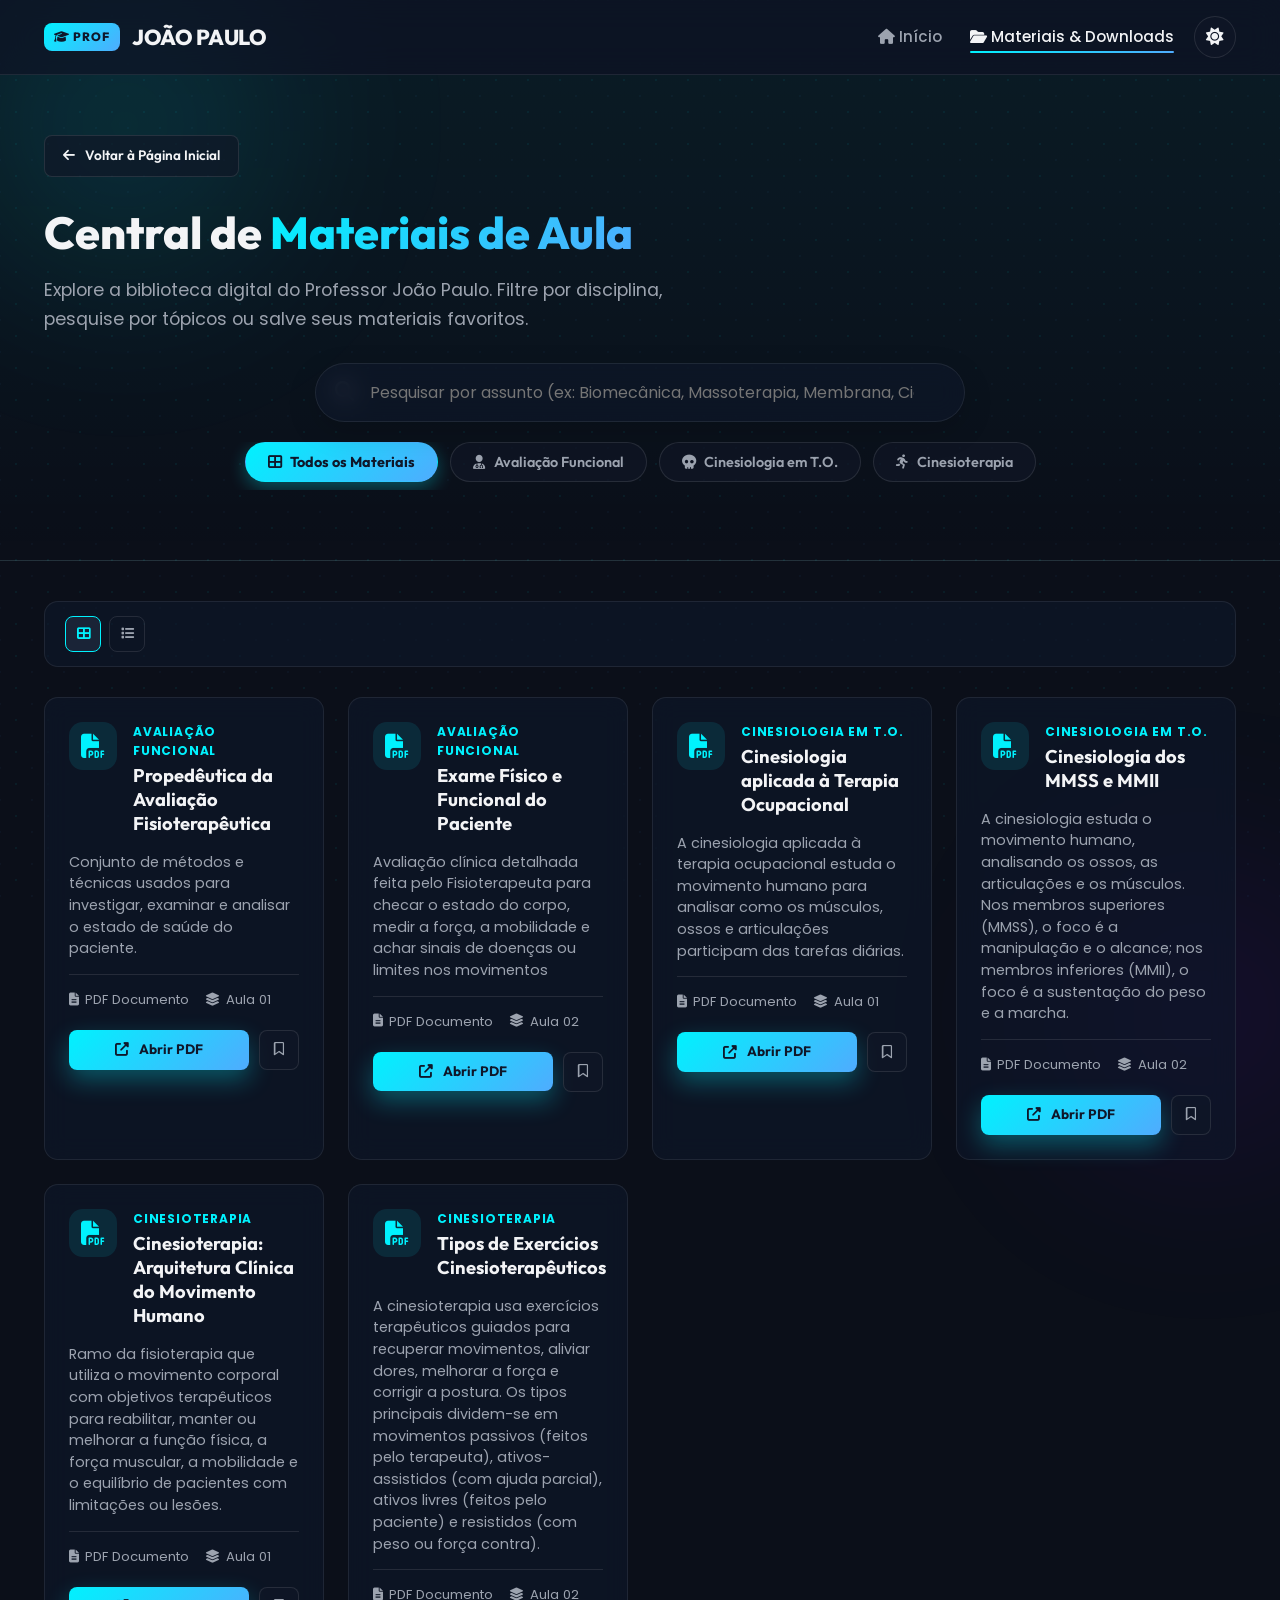
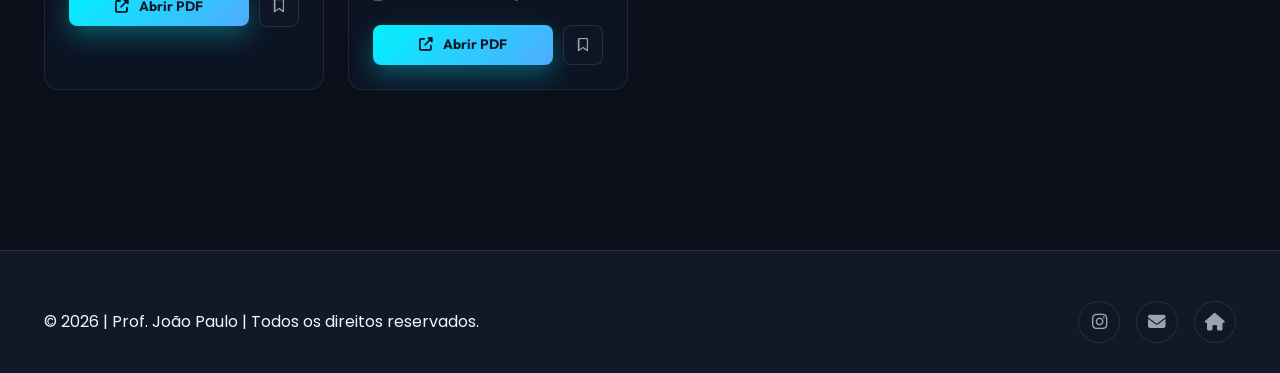
==== commit f54b9179: "commit-03" ====
--- a/materiais.html
+++ b/materiais.html
@@ -139,9 +139,9 @@
             </div>
             <div class="material-actions">
               <a href="./assets/avaliacao-funcional/01 - Propedeutica da avaliação fisioterapeutica e anamnese.pdf"
-                download class="btn btn-primary btn-sm btn-download-action"
+                target="_blank" rel="noopener noreferrer" class="btn btn-primary btn-sm btn-download-action"
                 data-filename="Propedêutica da Avaliação Fisioterapêutica" style="flex-grow: 1;">
-                <i class="fas fa-download"></i> Baixar PDF
+                <i class="fas fa-external-link-alt"></i> Abrir PDF
               </a>
               <button class="btn-bookmark" data-id="bio-1" title="Salvar nos Favoritos">
                 <i class="far fa-bookmark"></i>
@@ -168,10 +168,11 @@
               <div class="meta-item"><i class="fas fa-layer-group"></i> Aula 02</div>
             </div>
             <div class="material-actions">
-              <a href="./assets/avaliacao-funcional/02 - Exame físico e funcional do paciente.pdf" download
+              <a href="./assets/avaliacao-funcional/02 - Exame físico e funcional do paciente.pdf"
+                target="_blank" rel="noopener noreferrer"
                 class="btn btn-primary btn-sm btn-download-action" data-filename="Exame Físico e Funcional do Paciente"
                 style="flex-grow: 1;">
-                <i class="fas fa-download"></i> Baixar PDF
+                <i class="fas fa-external-link-alt"></i> Abrir PDF
               </a>
               <button class="btn-bookmark" data-id="bio-1" title="Salvar nos Favoritos">
                 <i class="far fa-bookmark"></i>
@@ -199,10 +200,11 @@
               <div class="meta-item"><i class="fas fa-layer-group"></i> Aula 01</div>
             </div>
             <div class="material-actions">
-              <a href="./assets/cinesiologia-to/01 - Cinesiologia aplicada à TO.pdf" download
+              <a href="./assets/cinesiologia-to/01 - Cinesiologia aplicada à TO.pdf"
+                target="_blank" rel="noopener noreferrer"
                 class="btn btn-primary btn-sm btn-download-action"
                 data-filename="Cinesiologia aplicada à Terapia Ocupacional" style="flex-grow: 1;">
-                <i class="fas fa-download"></i> Baixar PDF
+                <i class="fas fa-external-link-alt"></i> Abrir PDF
               </a>
               <button class="btn-bookmark" data-id="rtm-1" title="Salvar nos Favoritos">
                 <i class="far fa-bookmark"></i>
@@ -230,10 +232,11 @@
               <div class="meta-item"><i class="fas fa-layer-group"></i> Aula 02</div>
             </div>
             <div class="material-actions">
-              <a href="./assets/cinesiologia-to/02 - Cinesiologia MMSS-MMII.pdf" download
+              <a href="./assets/cinesiologia-to/02 - Cinesiologia MMSS-MMII.pdf"
+                target="_blank" rel="noopener noreferrer"
                 class="btn btn-primary btn-sm btn-download-action" data-filename="Cinesiologia dos MMSS e MMII"
                 style="flex-grow: 1;">
-                <i class="fas fa-download"></i> Baixar PDF
+                <i class="fas fa-external-link-alt"></i> Abrir PDF
               </a>
               <button class="btn-bookmark" data-id="rtm-1" title="Salvar nos Favoritos">
                 <i class="far fa-bookmark"></i>
@@ -263,10 +266,11 @@
               <div class="meta-item"><i class="fas fa-layer-group"></i> Aula 01</div>
             </div>
             <div class="material-actions">
-              <a href="./assets/cinesioterapia/01 - Cinesioterapia - arquitetura.pdf" download
+              <a href="./assets/cinesioterapia/01 - Cinesioterapia - arquitetura.pdf"
+                target="_blank" rel="noopener noreferrer"
                 class="btn btn-primary btn-sm btn-download-action"
                 data-filename="Cinesioterapia: Arquitetura Clínica do Movimento Humano" style="flex-grow: 1;">
-                <i class="fas fa-download"></i> Baixar PDF
+                <i class="fas fa-external-link-alt"></i> Abrir PDF
               </a>
               <button class="btn-bookmark" data-id="cito-1" title="Salvar nos Favoritos">
                 <i class="far fa-bookmark"></i>
@@ -295,10 +299,11 @@
               <div class="meta-item"><i class="fas fa-layer-group"></i> Aula 02</div>
             </div>
             <div class="material-actions">
-              <a href="./assets/cinesioterapia/02 - Tipos de Exercícios Cinesioterapêuticos.pdf" download
+              <a href="./assets/cinesioterapia/02 - Tipos de Exercícios Cinesioterapêuticos.pdf"
+                target="_blank" rel="noopener noreferrer"
                 class="btn btn-primary btn-sm btn-download-action"
-                data-filename="Cinesioterapia: Tipos de Exercícios Cinesioterapêuticos" style="flex-grow: 1;">
-                <i class="fas fa-download"></i> Baixar PDF
+                data-filename="Cinesiologia: Tipos de Exercícios Cinesioterapêuticos" style="flex-grow: 1;">
+                <i class="fas fa-external-link-alt"></i> Abrir PDF
               </a>
               <button class="btn-bookmark" data-id="cito-1" title="Salvar nos Favoritos">
                 <i class="far fa-bookmark"></i>
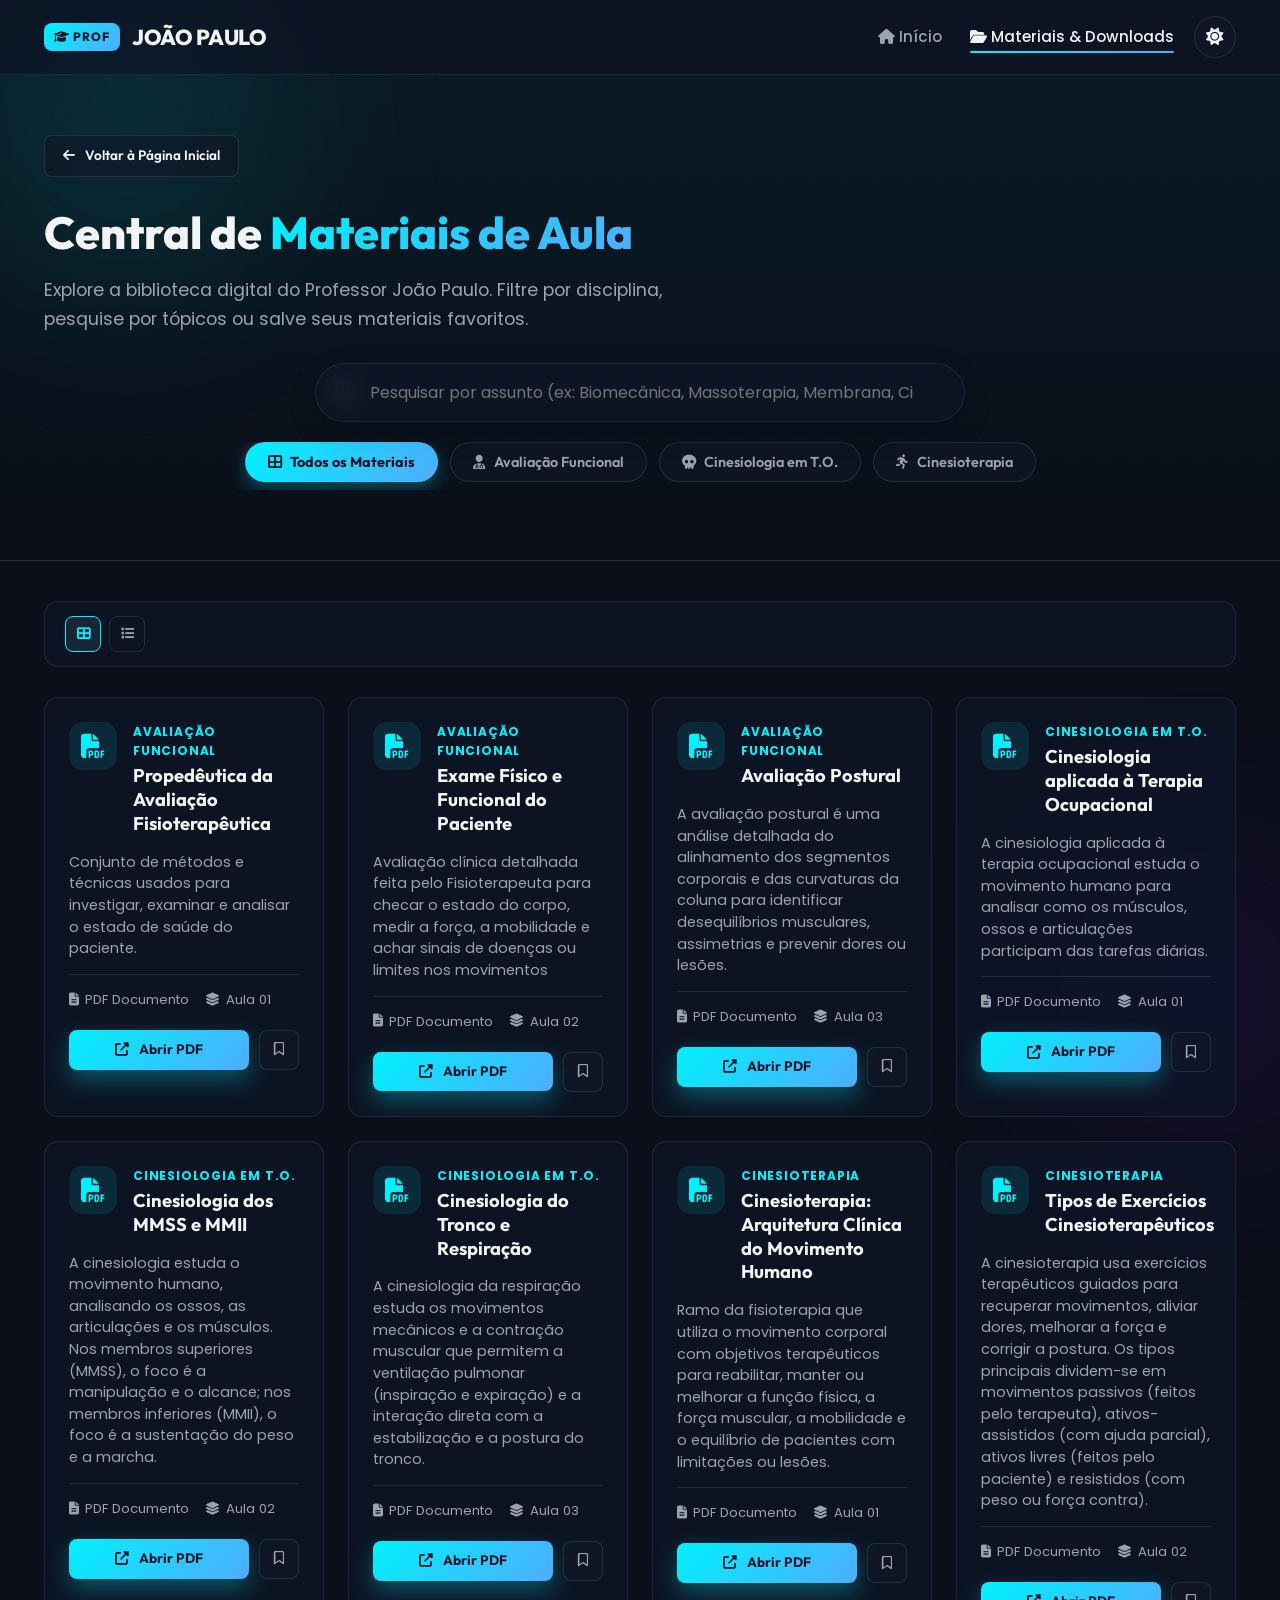
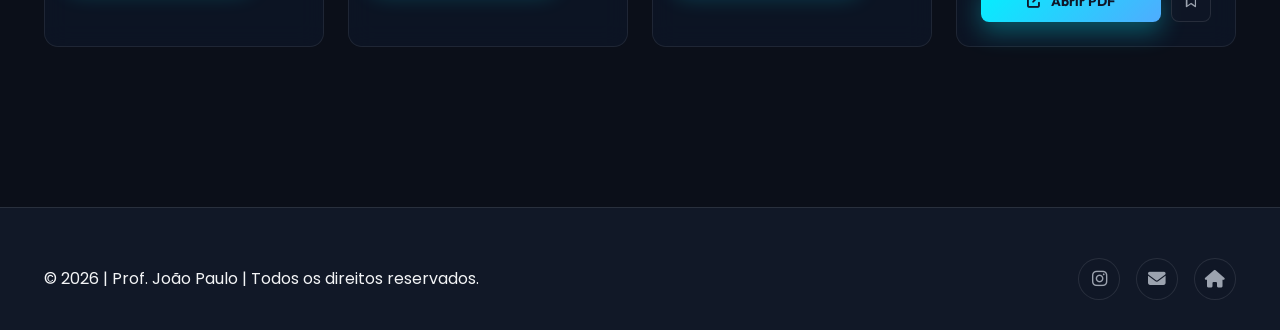
==== commit dcf4b970: "commit-04" ====
--- a/materiais.html
+++ b/materiais.html
@@ -168,10 +168,39 @@
               <div class="meta-item"><i class="fas fa-layer-group"></i> Aula 02</div>
             </div>
             <div class="material-actions">
-              <a href="./assets/avaliacao-funcional/02 - Exame físico e funcional do paciente.pdf"
-                target="_blank" rel="noopener noreferrer"
-                class="btn btn-primary btn-sm btn-download-action" data-filename="Exame Físico e Funcional do Paciente"
-                style="flex-grow: 1;">
+              <a href="./assets/avaliacao-funcional/02 - Exame físico e funcional do paciente.pdf" target="_blank"
+                rel="noopener noreferrer" class="btn btn-primary btn-sm btn-download-action"
+                data-filename="Exame Físico e Funcional do Paciente" style="flex-grow: 1;">
+                <i class="fas fa-external-link-alt"></i> Abrir PDF
+              </a>
+              <button class="btn-bookmark" data-id="bio-1" title="Salvar nos Favoritos">
+                <i class="far fa-bookmark"></i>
+              </button>
+            </div>
+          </div>
+
+          <div class="material-card" data-category="avaliacao-funcional">
+            <div class="material-header">
+              <div class="file-icon-badge">
+                <i class="fas fa-file-pdf"></i>
+              </div>
+              <div>
+                <div class="material-category"><i></i> Avaliação Funcional</div>
+                <h3 class="material-title">Avaliação Postural</h3>
+              </div>
+            </div>
+            <p style="font-size: 0.9rem; color: var(--text-muted); line-height: 1.5;">
+              A avaliação postural é uma análise detalhada do alinhamento dos segmentos corporais e das curvaturas da
+              coluna para identificar desequilíbrios musculares, assimetrias e prevenir dores ou lesões.
+            </p>
+            <div class="material-meta">
+              <div class="meta-item"><i class="fas fa-file-alt"></i> PDF Documento</div>
+              <div class="meta-item"><i class="fas fa-layer-group"></i> Aula 03</div>
+            </div>
+            <div class="material-actions">
+              <a href="./assets/avaliacao-funcional/03 - Avaliação Postural.pdf" target="_blank"
+                rel="noopener noreferrer" class="btn btn-primary btn-sm btn-download-action"
+                data-filename="Exame Físico e Funcional do Paciente" style="flex-grow: 1;">
                 <i class="fas fa-external-link-alt"></i> Abrir PDF
               </a>
               <button class="btn-bookmark" data-id="bio-1" title="Salvar nos Favoritos">
@@ -200,9 +229,8 @@
               <div class="meta-item"><i class="fas fa-layer-group"></i> Aula 01</div>
             </div>
             <div class="material-actions">
-              <a href="./assets/cinesiologia-to/01 - Cinesiologia aplicada à TO.pdf"
-                target="_blank" rel="noopener noreferrer"
-                class="btn btn-primary btn-sm btn-download-action"
+              <a href="./assets/cinesiologia-to/01 - Cinesiologia aplicada à TO.pdf" target="_blank"
+                rel="noopener noreferrer" class="btn btn-primary btn-sm btn-download-action"
                 data-filename="Cinesiologia aplicada à Terapia Ocupacional" style="flex-grow: 1;">
                 <i class="fas fa-external-link-alt"></i> Abrir PDF
               </a>
@@ -232,10 +260,40 @@
               <div class="meta-item"><i class="fas fa-layer-group"></i> Aula 02</div>
             </div>
             <div class="material-actions">
-              <a href="./assets/cinesiologia-to/02 - Cinesiologia MMSS-MMII.pdf"
-                target="_blank" rel="noopener noreferrer"
-                class="btn btn-primary btn-sm btn-download-action" data-filename="Cinesiologia dos MMSS e MMII"
-                style="flex-grow: 1;">
+              <a href="./assets/cinesiologia-to/02 - Cinesiologia MMSS-MMII.pdf" target="_blank"
+                rel="noopener noreferrer" class="btn btn-primary btn-sm btn-download-action"
+                data-filename="Cinesiologia dos MMSS e MMII" style="flex-grow: 1;">
+                <i class="fas fa-external-link-alt"></i> Abrir PDF
+              </a>
+              <button class="btn-bookmark" data-id="rtm-1" title="Salvar nos Favoritos">
+                <i class="far fa-bookmark"></i>
+              </button>
+            </div>
+          </div>
+
+          <div class="material-card" data-category="cinesio-to">
+            <div class="material-header">
+              <div class="file-icon-badge">
+                <i class="fas fa-file-pdf"></i>
+              </div>
+              <div>
+                <div class="material-category"><i></i>Cinesiologia em T.O.</div>
+                <h3 class="material-title">Cinesiologia do Tronco e Respiração</h3>
+              </div>
+            </div>
+            <p style="font-size: 0.9rem; color: var(--text-muted); line-height: 1.5;">
+              A cinesiologia da respiração estuda os movimentos mecânicos e a contração muscular que permitem a
+              ventilação pulmonar (inspiração e expiração) e a interação direta com a estabilização e a postura do
+              tronco.
+            </p>
+            <div class="material-meta">
+              <div class="meta-item"><i class="fas fa-file-alt"></i> PDF Documento</div>
+              <div class="meta-item"><i class="fas fa-layer-group"></i> Aula 03</div>
+            </div>
+            <div class="material-actions">
+              <a href="./assets/cinesiologia-to/02 - Cinesiologia MMSS-MMII.pdf" target="_blank"
+                rel="noopener noreferrer" class="btn btn-primary btn-sm btn-download-action"
+                data-filename="Cinesiologia dos MMSS e MMII" style="flex-grow: 1;">
                 <i class="fas fa-external-link-alt"></i> Abrir PDF
               </a>
               <button class="btn-bookmark" data-id="rtm-1" title="Salvar nos Favoritos">
@@ -266,9 +324,8 @@
               <div class="meta-item"><i class="fas fa-layer-group"></i> Aula 01</div>
             </div>
             <div class="material-actions">
-              <a href="./assets/cinesioterapia/01 - Cinesioterapia - arquitetura.pdf"
-                target="_blank" rel="noopener noreferrer"
-                class="btn btn-primary btn-sm btn-download-action"
+              <a href="./assets/cinesioterapia/01 - Cinesioterapia - arquitetura.pdf" target="_blank"
+                rel="noopener noreferrer" class="btn btn-primary btn-sm btn-download-action"
                 data-filename="Cinesioterapia: Arquitetura Clínica do Movimento Humano" style="flex-grow: 1;">
                 <i class="fas fa-external-link-alt"></i> Abrir PDF
               </a>
@@ -299,9 +356,8 @@
               <div class="meta-item"><i class="fas fa-layer-group"></i> Aula 02</div>
             </div>
             <div class="material-actions">
-              <a href="./assets/cinesioterapia/02 - Tipos de Exercícios Cinesioterapêuticos.pdf"
-                target="_blank" rel="noopener noreferrer"
-                class="btn btn-primary btn-sm btn-download-action"
+              <a href="./assets/cinesioterapia/02 - Tipos de Exercícios Cinesioterapêuticos.pdf" target="_blank"
+                rel="noopener noreferrer" class="btn btn-primary btn-sm btn-download-action"
                 data-filename="Cinesiologia: Tipos de Exercícios Cinesioterapêuticos" style="flex-grow: 1;">
                 <i class="fas fa-external-link-alt"></i> Abrir PDF
               </a>
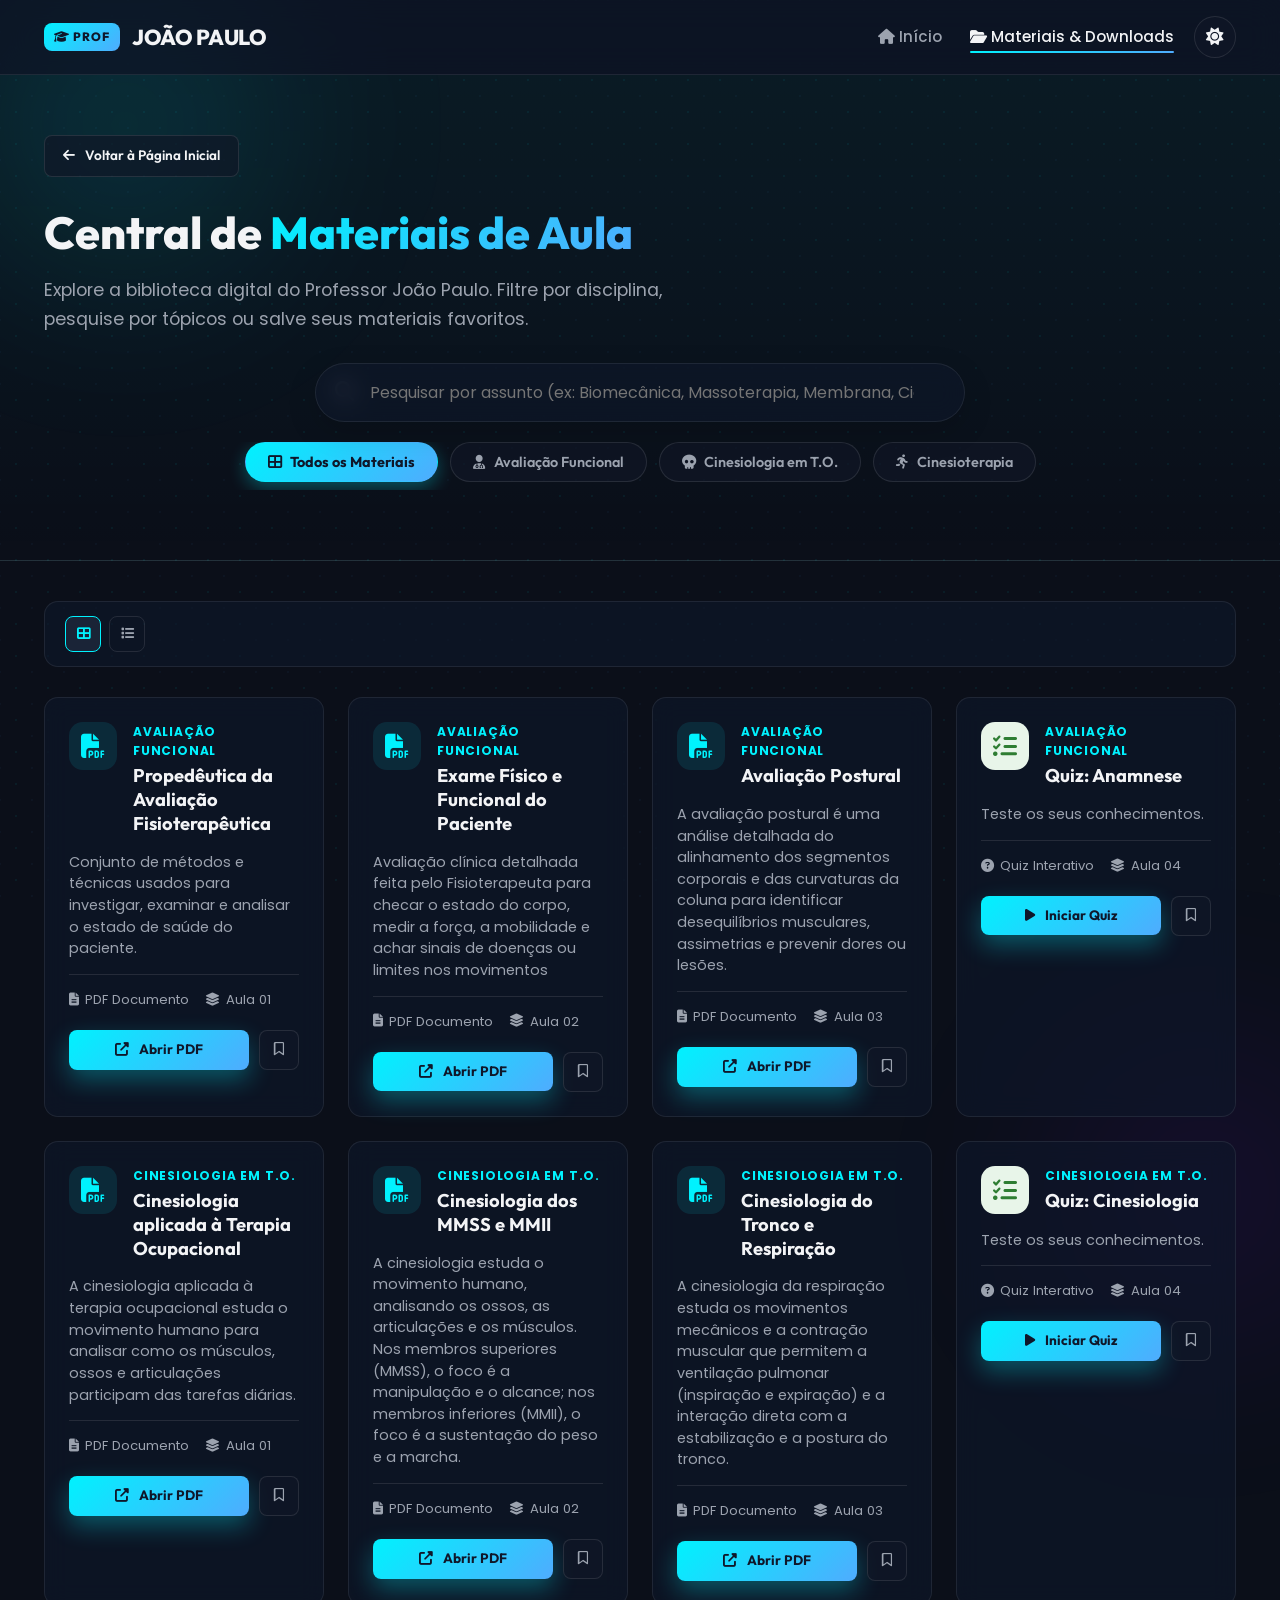
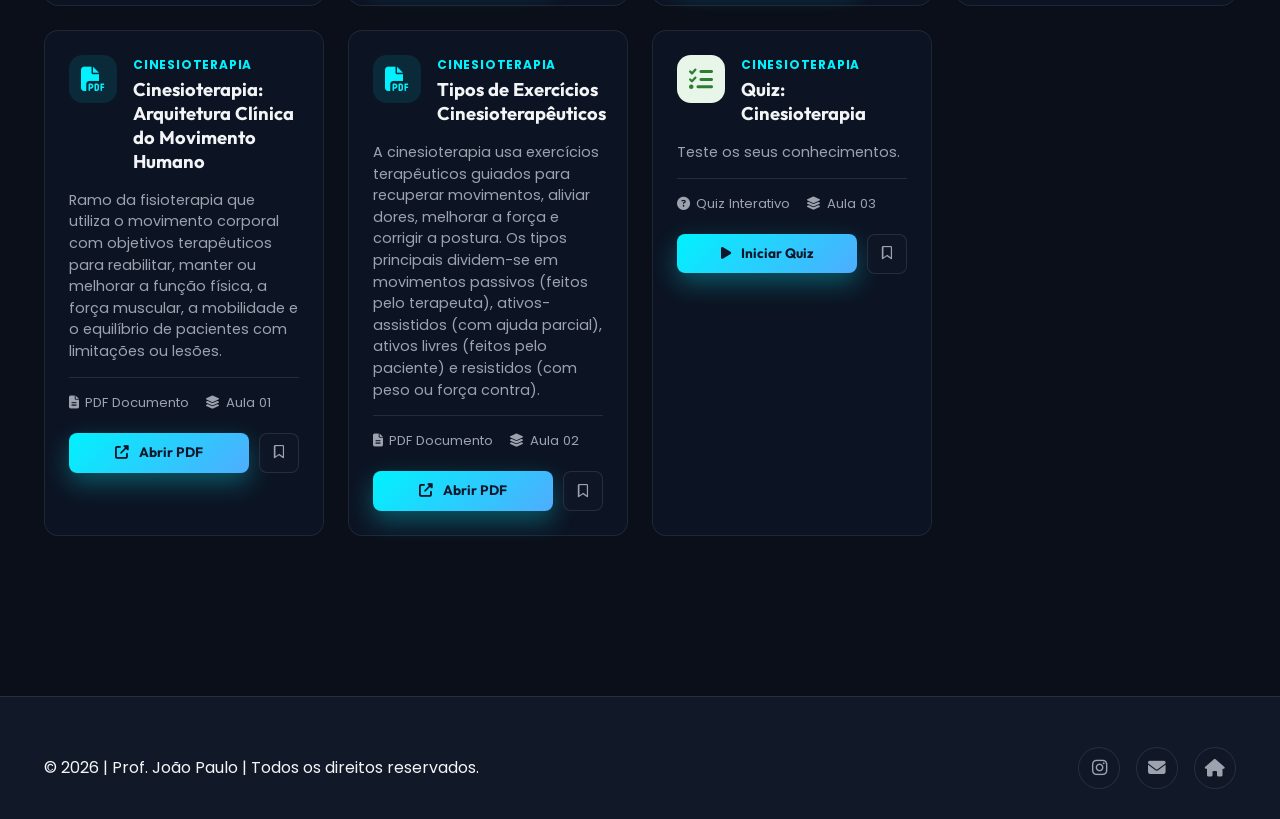
==== commit 79013af5: "commit-06" ====
--- a/materiais.html
+++ b/materiais.html
@@ -200,7 +200,7 @@
             <div class="material-actions">
               <a href="./assets/avaliacao-funcional/03 - Avaliação Postural.pdf" target="_blank"
                 rel="noopener noreferrer" class="btn btn-primary btn-sm btn-download-action"
-                data-filename="Exame Físico e Funcional do Paciente" style="flex-grow: 1;">
+                data-filename="Avaliação Postural" style="flex-grow: 1;">
                 <i class="fas fa-external-link-alt"></i> Abrir PDF
               </a>
               <button class="btn-bookmark" data-id="bio-1" title="Salvar nos Favoritos">
@@ -208,6 +208,40 @@
               </button>
             </div>
           </div>
+
+          <div class="material-card" data-category="avaliacao-funcional">
+            <div class="material-header">
+              <!-- Ícone alterado para representar um Questionário/Quiz -->
+              <div class="file-icon-badge"
+                style="background-color: var(--success-bg, #e8f5e9); color: var(--success, #2e7d32);">
+                <i class="fas fa-tasks"></i>
+              </div>
+              <div>
+                <div class="material-category"><i></i> Avaliação Funcional</div>
+                <h3 class="material-title">Quiz: Anamnese</h3>
+              </div>
+            </div>
+            <p style="font-size: 0.9rem; color: var(--text-muted); line-height: 1.5;">
+              Teste os seus conhecimentos.
+            </p>
+            <div class="material-meta">
+              <div class="meta-item"><i class="fas fa-question-circle"></i> Quiz Interativo</div>
+              <div class="meta-item"><i class="fas fa-layer-group"></i> Aula 04</div>
+            </div>
+            <div class="material-actions">
+              <!-- Botão principal apontando para o link do Quiz -->
+              <a href="https://notebooklm.link.google/2kG9EcVctvgK" class="btn btn-primary btn-sm"
+                style="flex-grow: 1;">
+                <i class="fas fa-play"></i> Iniciar Quiz
+              </a>
+              <!-- Mantido o botão de favoritos para seguir o padrão exato -->
+              <button class="btn-bookmark" data-id="quiz-bio-1" title="Salvar nos Favoritos">
+                <i class="far fa-bookmark"></i>
+              </button>
+            </div>
+          </div>
+
+
 
           <!-- ===  CINESIOLOGIA EM TO === -->
           <div class="material-card" data-category="cinesio-to">
@@ -291,9 +325,9 @@
               <div class="meta-item"><i class="fas fa-layer-group"></i> Aula 03</div>
             </div>
             <div class="material-actions">
-              <a href="./assets/cinesiologia-to/02 - Cinesiologia MMSS-MMII.pdf" target="_blank"
-                rel="noopener noreferrer" class="btn btn-primary btn-sm btn-download-action"
-                data-filename="Cinesiologia dos MMSS e MMII" style="flex-grow: 1;">
+              <a href="./assets/cinesiologia-to/03 - Cinesiologia_do_Tronco_e_Respiração.pdf" target="_blank"
+                rel="noopener noreferrer" class="btn btn-primary btn-sm btn-download-action"
+                data-filename="Cinesiologia do Tronco e Respiração" style="flex-grow: 1;">
                 <i class="fas fa-external-link-alt"></i> Abrir PDF
               </a>
               <button class="btn-bookmark" data-id="rtm-1" title="Salvar nos Favoritos">
@@ -301,6 +335,40 @@
               </button>
             </div>
           </div>
+
+          <div class="material-card" data-category="cinesio-to">
+            <div class="material-header">
+              <!-- Ícone alterado para representar um Questionário/Quiz -->
+              <div class="file-icon-badge"
+                style="background-color: var(--success-bg, #e8f5e9); color: var(--success, #2e7d32);">
+                <i class="fas fa-tasks"></i>
+              </div>
+              <div>
+                <div class="material-category"><i></i> Cinesiologia em T.O. </div>
+                <h3 class="material-title">Quiz: Cinesiologia</h3>
+              </div>
+            </div>
+            <p style="font-size: 0.9rem; color: var(--text-muted); line-height: 1.5;">
+              Teste os seus conhecimentos.
+            </p>
+            <div class="material-meta">
+              <div class="meta-item"><i class="fas fa-question-circle"></i> Quiz Interativo</div>
+              <div class="meta-item"><i class="fas fa-layer-group"></i> Aula 04</div>
+            </div>
+            <div class="material-actions">
+              <!-- Botão principal apontando para o link do Quiz -->
+              <a href="https://notebooklm.link.google/D4QjAWJ5uIbS" class="btn btn-primary btn-sm"
+                style="flex-grow: 1;">
+                <i class="fas fa-play"></i> Iniciar Quiz
+              </a>
+              <!-- Mantido o botão de favoritos para seguir o padrão exato -->
+              <button class="btn-bookmark" data-id="quiz-bio-1" title="Salvar nos Favoritos">
+                <i class="far fa-bookmark"></i>
+              </button>
+            </div>
+          </div>
+
+
 
 
           <!-- === CINESIOTERAPIA === -->
@@ -366,6 +434,40 @@
               </button>
             </div>
           </div>
+
+<div class="material-card" data-category="cinesioterapia">
+            <div class="material-header">
+              <!-- Ícone alterado para representar um Questionário/Quiz -->
+              <div class="file-icon-badge"
+                style="background-color: var(--success-bg, #e8f5e9); color: var(--success, #2e7d32);">
+                <i class="fas fa-tasks"></i>
+              </div>
+              <div>
+                <div class="material-category"><i></i> Cinesioterapia </div>
+                <h3 class="material-title">Quiz: Cinesioterapia</h3>
+              </div>
+            </div>
+            <p style="font-size: 0.9rem; color: var(--text-muted); line-height: 1.5;">
+              Teste os seus conhecimentos.
+            </p>
+            <div class="material-meta">
+              <div class="meta-item"><i class="fas fa-question-circle"></i> Quiz Interativo</div>
+              <div class="meta-item"><i class="fas fa-layer-group"></i> Aula 03</div>
+            </div>
+            <div class="material-actions">
+              <!-- Botão principal apontando para o link do Quiz -->
+              <a href="https://notebooklm.link.google/IvhMQRQox6wl" class="btn btn-primary btn-sm"
+                style="flex-grow: 1;">
+                <i class="fas fa-play"></i> Iniciar Quiz
+              </a>
+              <!-- Mantido o botão de favoritos para seguir o padrão exato -->
+              <button class="btn-bookmark" data-id="quiz-bio-1" title="Salvar nos Favoritos">
+                <i class="far fa-bookmark"></i>
+              </button>
+            </div>
+          </div>
+
+
 
           <!-- Empty State (Hidden by default) -->
           <div id="noResults" class="no-results">
